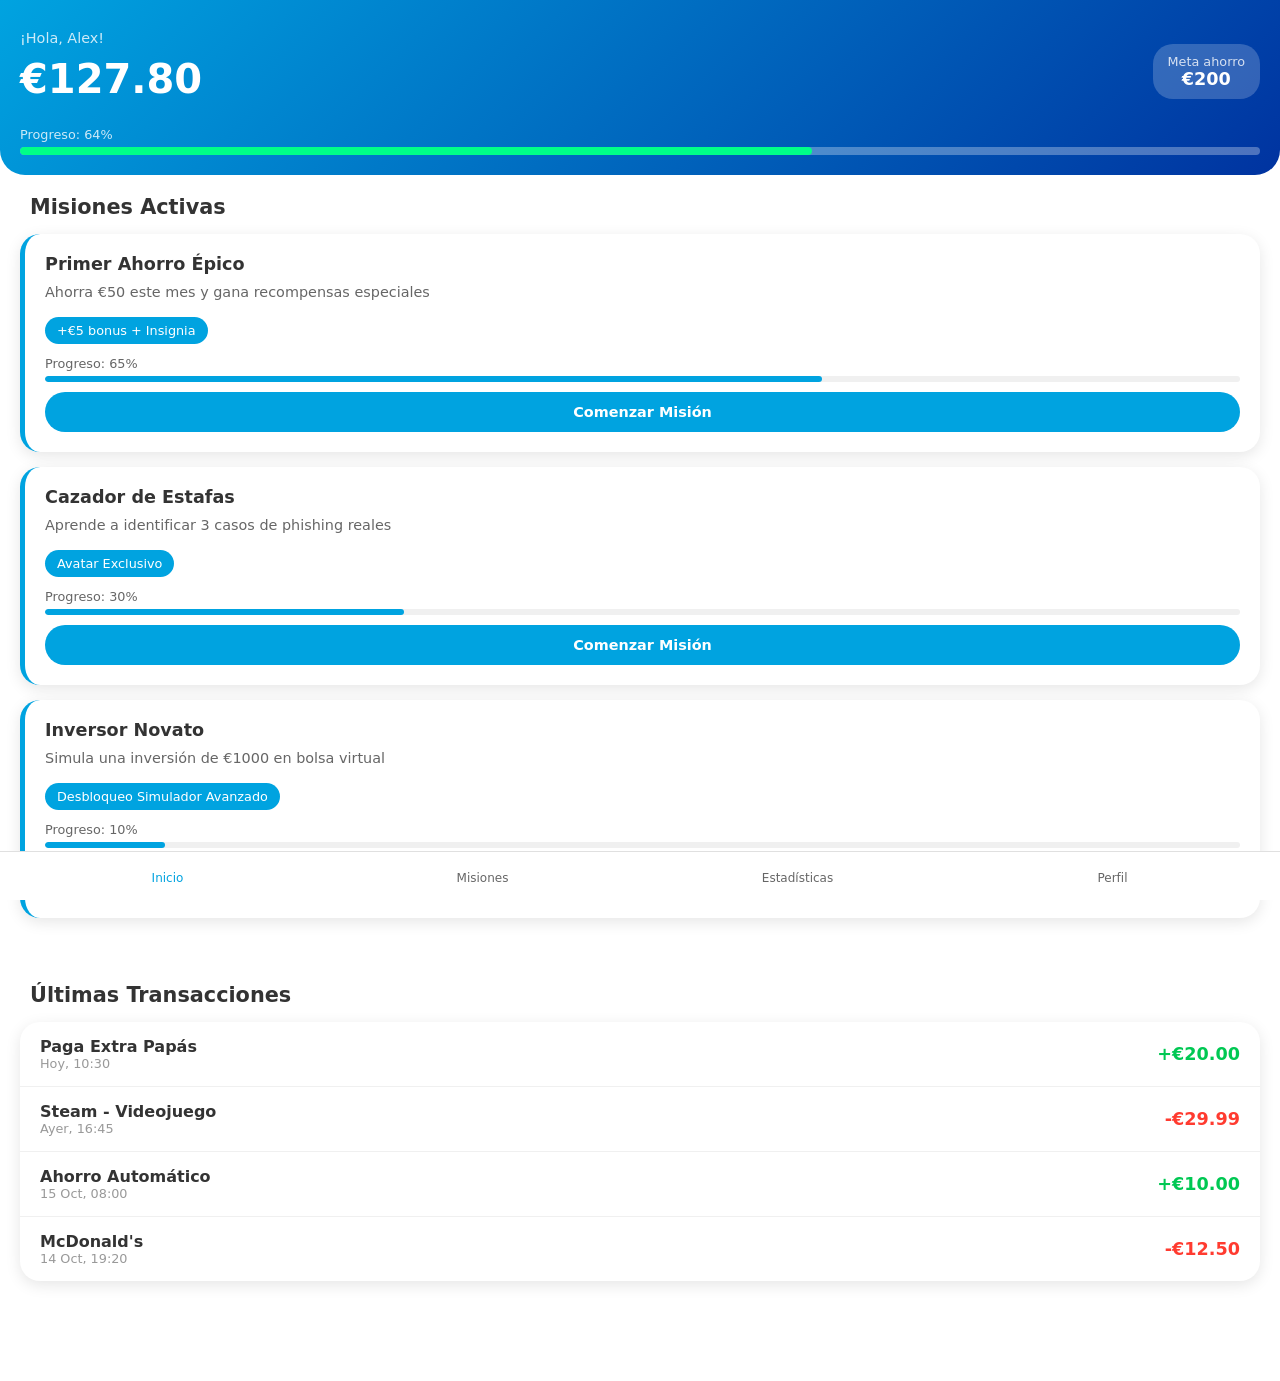
==== index.html @ cdd9dcec "Reemplazar emojis por iconos modernos de Flaticon - Añadir librería Flaticon uicons v2.6.0 (regular-" ====
<!DOCTYPE html>
<html lang="es">
<head>
    <meta charset="UTF-8">
    <meta name="viewport" content="width=device-width, initial-scale=1.0">
    <meta name="apple-mobile-web-app-capable" content="yes">
    <meta name="apple-mobile-web-app-status-bar-style" content="black-translucent">
    <link rel="icon" type="image/x-icon" href="src/assets/favicon.ico">
    <title>Sabadell NEXT - Demo App</title>
    <link rel="stylesheet" href="src/css/main.css">
    <link rel='stylesheet' href='https://cdn-uicons.flaticon.com/2.6.0/uicons-regular-rounded/css/uicons-regular-rounded.css'>
</head>
<body>
    <div class="pantalla">
        <!-- Contenido de la App -->
        <div class="contenido-app">
            <!-- Encabezado -->
            <div class="encabezado-app">
                <div class="info-usuario">
                    <div>
                        <div class="texto-bienvenida">¡Hola, Alex! <i class="fi fi-rr-hand-wave"></i></div>
                        <div class="cantidad-saldo" id="saldo">€127.80</div>
                    </div>
                    <div class="meta-ahorro">
                        <div class="texto-meta">Meta ahorro</div>
                        <div class="cantidad-meta">€200</div>
                    </div>
                </div>
                <div class="progreso-ahorro">
                    <div class="texto-progreso">Progreso: <span id="texto-progreso">65%</span></div>
                    <div class="barra-progreso">
                        <div class="relleno-progreso" id="relleno-progreso"></div>
                    </div>
                </div>
            </div>

            <!-- Misiones -->
            <div class="seccion">
                <div class="titulo-seccion"><i class="fi fi-rr-target"></i> Misiones Activas</div>
                <div class="cuadricula-misiones" id="contenedor-misiones">
                    <!-- Las misiones se cargan con JavaScript -->
                </div>
            </div>

            <!-- Transacciones -->
            <div class="seccion">
                <div class="titulo-seccion"><i class="fi fi-rr-chart-histogram"></i> Últimas Transacciones</div>
                <div class="lista-transacciones" id="contenedor-transacciones">
                    <!-- Las transacciones se cargan con JavaScript -->
                </div>
            </div>
        </div>

        <!-- Navegación Inferior -->
        <div class="navegacion-inferior">
            <div class="elemento-nav activo" data-pagina="inicio">
                <div class="icono-nav"><i class="fi fi-rr-home"></i></div>
                <div>Inicio</div>
            </div>
            <div class="elemento-nav" data-pagina="misiones">
                <div class="icono-nav"><i class="fi fi-rr-gamepad"></i></div>
                <div>Misiones</div>
            </div>
            <div class="elemento-nav" data-pagina="estadisticas">
                <div class="icono-nav"><i class="fi fi-rr-chart-histogram"></i></div>
                <div>Estadísticas</div>
            </div>
            <div class="elemento-nav" data-pagina="perfil">
                <div class="icono-nav"><i class="fi fi-rr-user"></i></div>
                <div>Perfil</div>
            </div>
        </div>
    </div>

    <script type="module" src="src/js/main.js"></script>
</body>
</html>
---- src/css/main.css ----
/**
 * CSS Principal - Importa todos los módulos
 */

/* Base */
@import 'base/variables.css';
@import 'base/reset.css';

/* Layout */
@import 'layout/header.css';
@import 'layout/navigation.css';

/* Componentes */
@import 'components/buttons.css';
@import 'components/missions.css';
@import 'components/transactions.css';

/* Contenedor principal */
.pantalla {
    width: 100%;
    min-height: 100vh;
    display: flex;
    flex-direction: column;
    position: relative;
    background: var(--color-fondo-blanco);
}

.contenido-app {
    flex: 1;
    overflow-y: auto;
    padding-bottom: 80px;
}

/* Secciones */
.seccion {
    padding: var(--espaciado-lg);
}

.titulo-seccion {
    font-size: var(--font-size-lg);
    font-weight: 600;
    margin-bottom: var(--espaciado-md);
    color: var(--color-texto-principal);
    display: flex;
    align-items: center;
    gap: var(--espaciado-sm);
}

/* Animaciones */
@keyframes aparecer {
    from {
        opacity: 0;
        transform: translateY(20px);
    }
    to {
        opacity: 1;
        transform: translateY(0);
    }
}

/* Responsive */
@media (max-width: 768px) {
    /* Estilos responsive móvil */
}

@media (min-width: 769px) {
    /* Estilos responsive desktop */
}
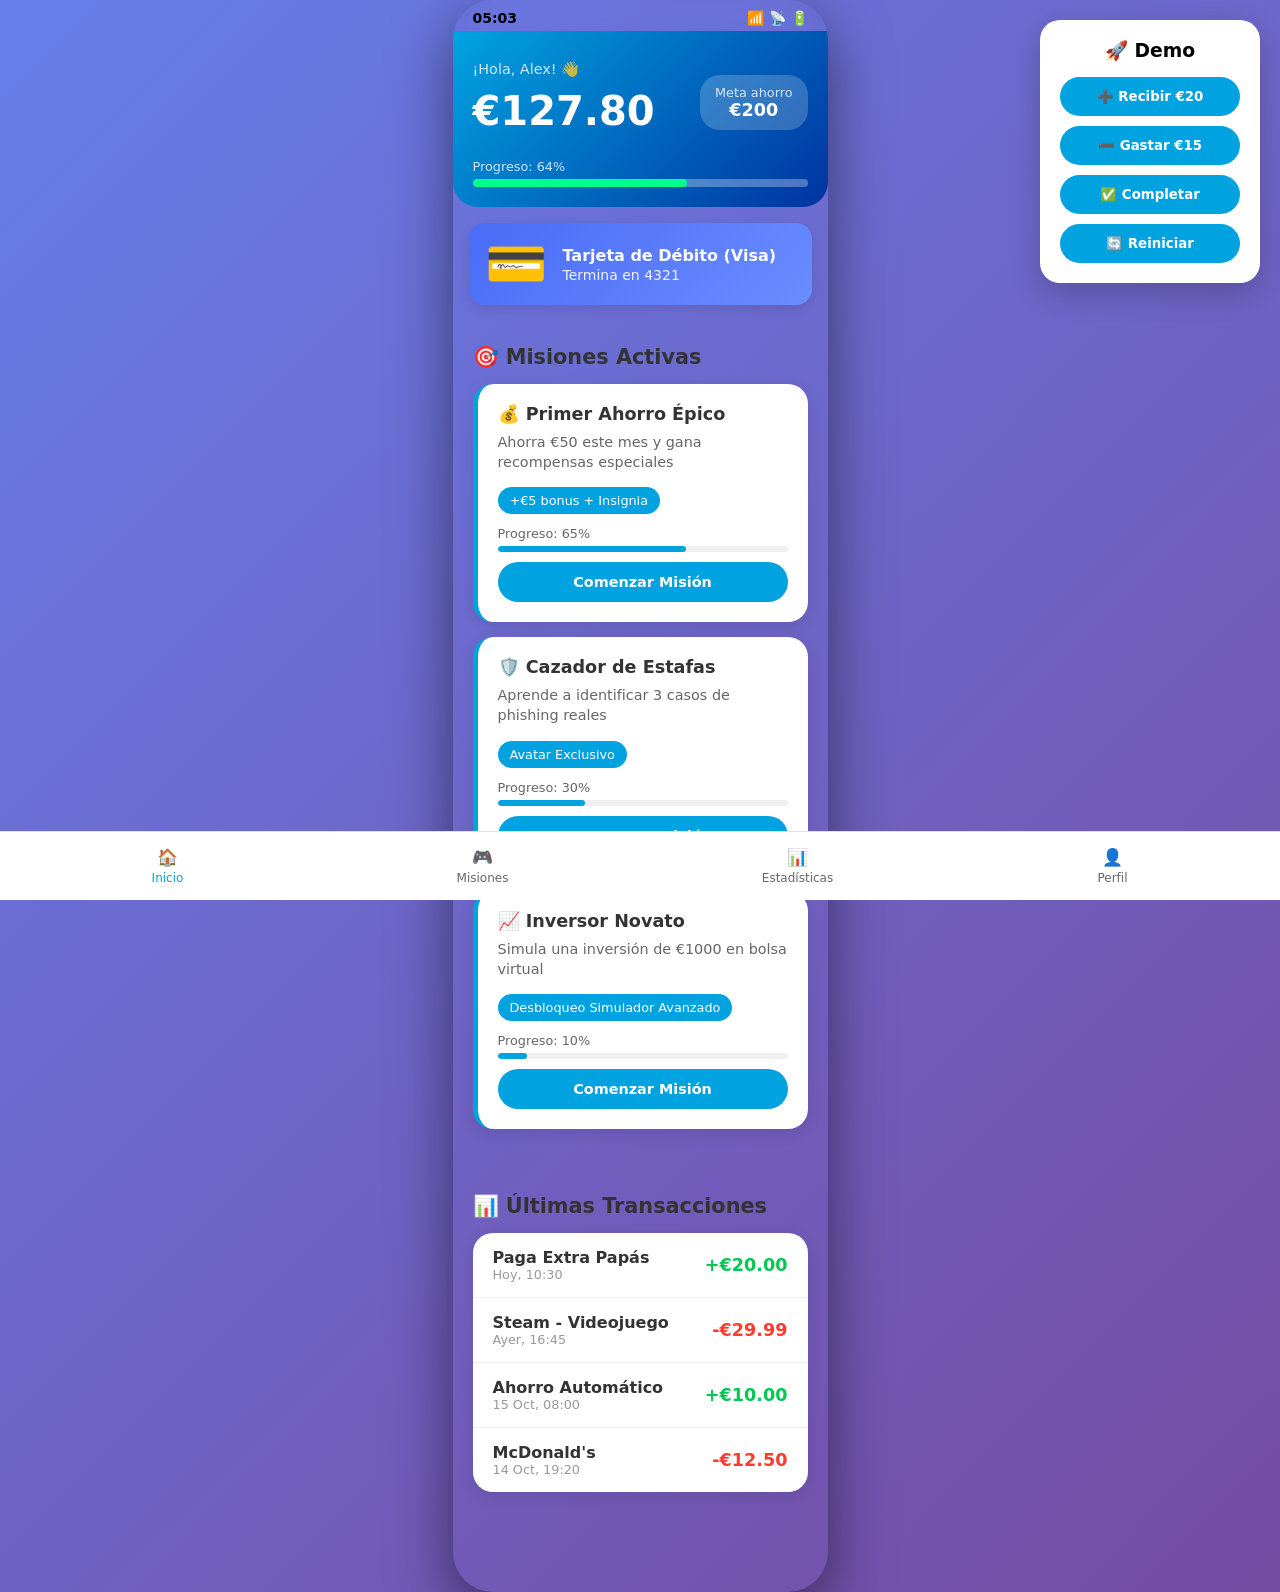
==== commit 55e6b603: "implementado el boton ver historial completamente funcional" ====
--- a/index.html
+++ b/index.html
@@ -2,23 +2,31 @@
 <html lang="es">
 <head>
     <meta charset="UTF-8">
-    <meta name="viewport" content="width=device-width, initial-scale=1.0">
+    <meta name="viewport" content="width=device-width, initial-scale=1.0, maximum-scale=1.0, user-scalable=no">
     <meta name="apple-mobile-web-app-capable" content="yes">
     <meta name="apple-mobile-web-app-status-bar-style" content="black-translucent">
-    <link rel="icon" type="image/x-icon" href="src/assets/favicon.ico">
-    <title>Sabadell NEXT - Demo App</title>
-    <link rel="stylesheet" href="src/css/main.css">
-    <link rel='stylesheet' href='https://cdn-uicons.flaticon.com/2.6.0/uicons-regular-rounded/css/uicons-regular-rounded.css'>
+    <title>Sabadell NEXT</title>
+    <link rel="stylesheet" href="src/css/styles.css">
 </head>
 <body>
     <div class="pantalla">
+        <!-- Barra de estado -->
+        <div class="barra-estado">
+            <div class="hora-actual" id="hora-actual">14:30</div>
+            <div class="iconos-estado">
+                <span>📶</span>
+                <span>📡</span>
+                <span>🔋</span>
+            </div>
+        </div>
+
         <!-- Contenido de la App -->
         <div class="contenido-app">
             <!-- Encabezado -->
             <div class="encabezado-app">
                 <div class="info-usuario">
                     <div>
-                        <div class="texto-bienvenida">¡Hola, Alex! <i class="fi fi-rr-hand-wave"></i></div>
+                        <div class="texto-bienvenida">¡Hola, Alex! 👋</div>
                         <div class="cantidad-saldo" id="saldo">€127.80</div>
                     </div>
                     <div class="meta-ahorro">
@@ -34,9 +42,58 @@
                 </div>
             </div>
 
+            <!-- Banner de Tarjeta -->
+            <div class="banner-tarjeta" id="banner-tarjeta">
+                <div class="info-tarjeta">
+                    <div class="icono-tarjeta">💳</div>
+                    <div class="detalles-tarjeta">
+                        <div class="nombre-tarjeta" id="nombre-tarjeta">—</div>
+                        <div class="termina-en" id="termina-en">Termina en ****</div>
+                    </div>
+                </div>
+            </div>
+
+            <!-- Sección de Tarjetas (oculta al inicio) -->
+            <div class="seccion-tarjetas" id="seccion-tarjetas" style="display: none;">
+                <div class="encabezado-seccion">
+                    <button class="boton-volver" id="boton-volver-tarjetas">←</button>
+                    <h2 class="titulo-seccion-tarjetas">Mis Tarjetas</h2>
+                </div>
+
+                <div class="tarjeta-detalle">
+                    <div class="tarjeta-bancaria">
+                        <div class="tarjeta-logo">Visa</div>
+                        <div class="tarjeta-numero">**** **** **** <span id="ultimos-digitos-tarjeta">4321</span></div>
+                        <div class="tarjeta-info">
+                            <div class="tarjeta-titular">ALEX MARTÍNEZ</div>
+                            <div class="tarjeta-vencimiento">Vence: <span>12/27</span></div>
+                        </div>
+                        <div class="tarjeta-chip"></div>
+                    </div>
+
+                    <div class="acciones-tarjeta">
+                        <button class="boton-accion" id="bloquear-tarjeta">🔒 Bloquear Tarjeta</button>
+                        <button class="boton-accion" id="desbloquear-tarjeta" style="display: none;">🔓 Desbloquear Tarjeta</button>
+                        <button class="boton-accion" id="historial-tarjeta">📊 Ver Historial</button>
+                        <button class="boton-accion" id="limites-tarjeta">📈 Límites y Pagos</button>
+                    </div>
+                </div>
+
+                
+            </div>
+
+            <!-- Historial de transacciones (oculto por defecto) -->
+            <div class="historial-tarjeta" id="historial-tarjeta-contenedor" style="display: none; margin-top: 24px;">
+                <h3 class="titulo-historial">Historial de la Tarjeta</h3>
+                <div class="lista-historial" id="lista-historial-tarjeta">
+                    <!-- Las transacciones se cargarán aquí -->
+                </div>
+                <button class="boton-volver-historial" id="boton-volver-historial">← Volver a Tarjeta</button>
+            </div>
+
             <!-- Misiones -->
             <div class="seccion">
-                <div class="titulo-seccion"><i class="fi fi-rr-target"></i> Misiones Activas</div>
+                <div class="titulo-seccion">🎯 Misiones Activas</div>
                 <div class="cuadricula-misiones" id="contenedor-misiones">
                     <!-- Las misiones se cargan con JavaScript -->
                 </div>
@@ -44,7 +101,7 @@
 
             <!-- Transacciones -->
             <div class="seccion">
-                <div class="titulo-seccion"><i class="fi fi-rr-chart-histogram"></i> Últimas Transacciones</div>
+                <div class="titulo-seccion">📊 Últimas Transacciones</div>
                 <div class="lista-transacciones" id="contenedor-transacciones">
                     <!-- Las transacciones se cargan con JavaScript -->
                 </div>
@@ -54,24 +111,35 @@
         <!-- Navegación Inferior -->
         <div class="navegacion-inferior">
             <div class="elemento-nav activo" data-pagina="inicio">
-                <div class="icono-nav"><i class="fi fi-rr-home"></i></div>
+                <div class="icono-nav">🏠</div>
                 <div>Inicio</div>
             </div>
             <div class="elemento-nav" data-pagina="misiones">
-                <div class="icono-nav"><i class="fi fi-rr-gamepad"></i></div>
+                <div class="icono-nav">🎮</div>
                 <div>Misiones</div>
             </div>
             <div class="elemento-nav" data-pagina="estadisticas">
-                <div class="icono-nav"><i class="fi fi-rr-chart-histogram"></i></div>
+                <div class="icono-nav">📊</div>
                 <div>Estadísticas</div>
             </div>
             <div class="elemento-nav" data-pagina="perfil">
-                <div class="icono-nav"><i class="fi fi-rr-user"></i></div>
+                <div class="icono-nav">👤</div>
                 <div>Perfil</div>
             </div>
         </div>
     </div>
 
-    <script type="module" src="src/js/main.js"></script>
+    <!-- CONTROLES EXTERNOS (solo visible en desktop) -->
+    <div class="controles-externos">
+        <h3>🚀 Demo</h3>
+        <div class="botones-control">
+            <button class="boton-control" id="añadir-dinero">➕ Recibir €20</button>
+            <button class="boton-control" id="gastar-dinero">➖ Gastar €15</button>
+            <button class="boton-control" id="completar-mision">✅ Completar</button>
+            <button class="boton-control" id="reiniciar-demo">🔄 Reiniciar</button>
+        </div>
+    </div>
+
+    <script src="src/js/app.js"></script>
 </body>
 </html>
--- a/src/css/styles.css
+++ b/src/css/styles.css
@@ -0,0 +1,644 @@
+/* ESTILOS GENERALES */
+* {
+    margin: 0;
+    padding: 0;
+    box-sizing: border-box;
+    font-family: 'Segoe UI', system-ui, -apple-system, sans-serif;
+}
+
+body {
+    background: linear-gradient(135deg, #f5f7fa 0%, #c3cfe2 100%);
+    min-height: 100vh;
+    overflow-x: hidden;
+}
+
+/* PANTALLA PRINCIPAL */
+.pantalla {
+    width: 100%;
+    min-height: 100vh;
+    display: flex;
+    flex-direction: column;
+    position: relative;
+}
+
+/* BARRA DE ESTADO */
+.barra-estado {
+    background: transparent;
+    padding: 10px 20px 5px;
+    display: flex;
+    justify-content: space-between;
+    align-items: center;
+    font-size: 14px;
+    font-weight: 600;
+    color: #000;
+    position: sticky;
+    top: 0;
+    z-index: 100;
+    backdrop-filter: blur(10px);
+}
+
+.hora-actual {
+    font-weight: bold;
+}
+
+.iconos-estado {
+    display: flex;
+    gap: 5px;
+}
+
+/* CONTENIDO DE LA APP */
+.contenido-app {
+    flex: 1;
+    overflow-y: auto;
+    padding-bottom: 80px;
+}
+
+/* ENCABEZADO DE LA APP */
+.encabezado-app {
+    background: linear-gradient(135deg, #00A3E0, #0033A0);
+    color: white;
+    padding: 30px 20px 20px;
+    border-bottom-left-radius: 25px;
+    border-bottom-right-radius: 25px;
+}
+
+.info-usuario {
+    display: flex;
+    justify-content: space-between;
+    align-items: center;
+    margin-bottom: 15px;
+}
+
+.texto-bienvenida {
+    font-size: 0.9em;
+    opacity: 0.8;
+}
+
+.cantidad-saldo {
+    font-size: 2.5em;
+    font-weight: bold;
+    margin: 10px 0;
+    transition: transform 0.3s ease;
+}
+
+.meta-ahorro {
+    background: rgba(255,255,255,0.2);
+    padding: 10px 15px;
+    border-radius: 20px;
+    text-align: center;
+}
+
+.texto-meta {
+    font-size: 0.8em;
+    opacity: 0.8;
+}
+
+.cantidad-meta {
+    font-weight: bold;
+    font-size: 1.1em;
+}
+
+/* PROGRESO DE AHORRO */
+.progreso-ahorro {
+    margin-top: 15px;
+}
+
+.texto-progreso {
+    font-size: 0.8em;
+    margin-bottom: 5px;
+    opacity: 0.8;
+}
+
+.barra-progreso {
+    background: rgba(255,255,255,0.3);
+    border-radius: 10px;
+    height: 8px;
+    margin-top: 5px;
+    overflow: hidden;
+}
+
+.relleno-progreso {
+    background: #00FF88;
+    height: 100%;
+    border-radius: 10px;
+    width: 65%;
+    transition: width 0.5s ease;
+}
+
+/* SECCIONES */
+.seccion {
+    padding: 20px;
+}
+
+.titulo-seccion {
+    font-size: 1.3em;
+    font-weight: 600;
+    margin-bottom: 15px;
+    color: #333;
+    display: flex;
+    align-items: center;
+    gap: 10px;
+}
+
+/* CUADRÍCULA DE MISIONES */
+.cuadricula-misiones {
+    display: grid;
+    gap: 15px;
+    margin-bottom: 25px;
+}
+
+.tarjeta-mision {
+    background: white;
+    border-radius: 20px;
+    padding: 20px;
+    box-shadow: 0 4px 15px rgba(0,0,0,0.1);
+    border-left: 5px solid #00A3E0;
+    transition: all 0.3s ease;
+}
+
+.tarjeta-mision:active {
+    transform: scale(0.98);
+}
+
+.titulo-mision {
+    font-weight: bold;
+    font-size: 1.1em;
+    margin-bottom: 8px;
+    color: #333;
+}
+
+.descripcion-mision {
+    color: #666;
+    font-size: 0.9em;
+    margin-bottom: 15px;
+    line-height: 1.4;
+}
+
+.recompensa-mision {
+    background: #00A3E0;
+    color: white;
+    padding: 6px 12px;
+    border-radius: 15px;
+    font-size: 0.8em;
+    display: inline-block;
+    margin-bottom: 12px;
+}
+
+.progreso-mision {
+    margin-bottom: 10px;
+}
+
+.texto-progreso-mision {
+    font-size: 0.8em;
+    color: #666;
+    margin-bottom: 5px;
+}
+
+.barra-progreso-mision {
+    background: #f0f0f0;
+    border-radius: 10px;
+    height: 6px;
+    overflow: hidden;
+}
+
+.relleno-progreso-mision {
+    background: #00A3E0;
+    height: 100%;
+    border-radius: 10px;
+    transition: width 0.5s ease;
+}
+
+/* BOTONES */
+.boton {
+    border: none;
+    padding: 12px 20px;
+    border-radius: 25px;
+    font-weight: bold;
+    cursor: pointer;
+    transition: all 0.3s ease;
+    width: 100%;
+    font-size: 0.9em;
+}
+
+.boton-principal {
+    background: #00A3E0;
+    color: white;
+}
+
+.boton-principal:active {
+    background: #0088c0;
+    transform: scale(0.98);
+}
+
+.boton-exito {
+    background: #00C853;
+    color: white;
+}
+
+.boton:disabled {
+    background: #ccc;
+    cursor: not-allowed;
+    transform: none;
+}
+
+/* LISTA DE TRANSACCIONES */
+.lista-transacciones {
+    background: white;
+    border-radius: 20px;
+    overflow: hidden;
+    box-shadow: 0 4px 15px rgba(0,0,0,0.1);
+}
+
+.elemento-transaccion {
+    display: flex;
+    justify-content: space-between;
+    align-items: center;
+    padding: 15px 20px;
+    border-bottom: 1px solid #f0f0f0;
+}
+
+.elemento-transaccion:last-child {
+    border-bottom: none;
+}
+
+.info-transaccion {
+    flex: 1;
+}
+
+.nombre-transaccion {
+    font-weight: 600;
+    color: #333;
+}
+
+.fecha-transaccion {
+    font-size: 0.8em;
+    color: #999;
+}
+
+.cantidad-transaccion {
+    font-weight: bold;
+    font-size: 1.1em;
+}
+
+.positivo {
+    color: #00C853;
+}
+
+.negativo {
+    color: #FF3B30;
+}
+
+/* NAVEGACIÓN INFERIOR */
+.navegacion-inferior {
+    display: flex;
+    justify-content: space-around;
+    padding: 15px 10px;
+    background: white;
+    border-top: 1px solid #e0e0e0;
+    position: fixed;
+    bottom: 0;
+    left: 0;
+    right: 0;
+    z-index: 200;
+}
+
+.elemento-nav {
+    text-align: center;
+    color: #666;
+    font-size: 0.75em;
+    cursor: pointer;
+    transition: color 0.3s ease;
+    flex: 1;
+}
+
+.elemento-nav.activo {
+    color: #00A3E0;
+}
+
+.icono-nav {
+    font-size: 1.4em;
+    margin-bottom: 4px;
+}
+
+/* CONTROLES EXTERNOS - Solo visible en desktop */
+.controles-externos {
+    position: fixed;
+    top: 20px;
+    right: 20px;
+    background: white;
+    padding: 20px;
+    border-radius: 20px;
+    box-shadow: 0 10px 30px rgba(0,0,0,0.2);
+    text-align: center;
+    z-index: 1000;
+}
+
+.botones-control {
+    display: flex;
+    flex-direction: column;
+    gap: 10px;
+    margin-top: 15px;
+}
+
+.boton-control {
+    background: #00A3E0;
+    color: white;
+    border: none;
+    padding: 12px 20px;
+    border-radius: 25px;
+    font-weight: bold;
+    cursor: pointer;
+    transition: all 0.3s ease;
+    min-width: 180px;
+}
+
+.boton-control:hover {
+    background: #0088c0;
+    transform: scale(1.05);
+}
+
+/* jaime tarejtas
+/* --- Banner de Tarjeta (en la vista principal) --- */
+.banner-tarjeta {
+    background: linear-gradient(135deg, #4a6cf7, #6a8cff);
+    color: white;
+    border-radius: 16px;
+    padding: 16px;
+    margin: 16px 16px 20px;
+    box-shadow: 0 4px 12px rgba(0, 0, 0, 0.1);
+    cursor: pointer;
+    transition: transform 0.2s, box-shadow 0.2s;
+}
+
+.banner-tarjeta:hover,
+.banner-tarjeta:active {
+    transform: translateY(-2px);
+    box-shadow: 0 6px 16px rgba(0, 0, 0, 0.15);
+}
+
+.info-tarjeta {
+    display: flex;
+    align-items: center;
+    gap: 16px;
+}
+
+.icono-tarjeta {
+    font-size: 50px;
+    line-height: 1; /* Elimina el espacio extra debajo del emoji */
+}
+
+.detalles-tarjeta .nombre-tarjeta {
+    font-size: 16px;
+    font-weight: 600;
+    margin-bottom: 2px;
+}
+
+.detalles-tarjeta .termina-en {
+    font-size: 14px;
+    opacity: 0.9;
+}
+
+
+/* --- Sección de Tarjetas (vista detallada) --- */
+.seccion-tarjetas {
+    padding: 16px;
+    display: none; /* Se controla con JS */
+}
+
+.encabezado-seccion {
+    display: flex;
+    align-items: center;
+    margin-bottom: 24px;
+}
+
+.boton-volver {
+    background: none;
+    border: none;
+    font-size: 24px;
+    cursor: pointer;
+    color: #333;
+    margin-right: 12px;
+    width: 36px;
+    height: 36px;
+    display: flex;
+    align-items: center;
+    justify-content: center;
+    border-radius: 50%;
+}
+
+.boton-volver:hover {
+    background: #f0f0f0;
+}
+
+.titulo-seccion-tarjetas {
+    font-size: 20px;
+    font-weight: 600;
+    margin: 0;
+    color: #333;
+}
+
+
+/* --- Tarjeta bancaria visual --- */
+.tarjeta-bancaria {
+    position: relative;
+    width: 100%;
+    max-width: 360px;
+    height: 200px;
+    background: linear-gradient(135deg, #1a3a7f, #2d5cb5);
+    border-radius: 20px;
+    padding: 24px;
+    color: white;
+    box-shadow: 0 8px 24px rgba(0, 0, 0, 0.25);
+    margin: 0 auto 24px;
+    overflow: hidden;
+    font-family: 'Arial', sans-serif;
+}
+
+.tarjeta-logo {
+    font-size: 32px;
+    margin-bottom: 24px;
+    text-align: right;
+}
+
+.tarjeta-numero {
+    font-size: 20px;
+    letter-spacing: 2px;
+    margin-bottom: 28px;
+    font-family: monospace;
+}
+
+.tarjeta-info {
+    display: flex;
+    justify-content: space-between;
+    align-items: flex-end;
+}
+
+.tarjeta-titular {
+    font-size: 16px;
+    text-transform: uppercase;
+    letter-spacing: 1px;
+}
+
+.tarjeta-vencimiento {
+    font-size: 14px;
+    opacity: 0.9;
+}
+
+.tarjeta-chip {
+    position: absolute;
+    top: 24px;
+    left: 24px;
+    width: 50px;
+    height: 40px;
+    background: #c0a062;
+    border-radius: 4px;
+    box-shadow: inset 0 0 4px rgba(0,0,0,0.3);
+}
+
+
+/* --- Acciones bajo la tarjeta --- */
+.acciones-tarjeta {
+    display: flex;
+    flex-direction: column;
+    gap: 12px;
+    max-width: 360px;
+    margin: 0 auto;
+}
+
+.boton-accion {
+    background: #f8f9ff;
+    border: 1px solid #d0d9ff;
+    border-radius: 14px;
+    padding: 16px;
+    font-size: 16px;
+    font-weight: 600;
+    color: #4a6cf7;
+    cursor: pointer;
+    text-align: left;
+    transition: all 0.2s;
+}
+
+.boton-accion:hover {
+    background: #edf0ff;
+    transform: translateY(-1px);
+}
+
+/* Responsive para móviles pequeños */
+@media (max-width: 400px) {
+    .tarjeta-bancaria {
+        height: auto;
+        padding: 20px;
+    }
+
+    .tarjeta-numero {
+        font-size: 20px;
+    }
+}
+
+/* --- Historial de Tarjeta --- */
+.titulo-historial {
+    font-size: 18px;
+    font-weight: 600;
+    margin-bottom: 16px;
+    color: #333;
+}
+
+.lista-historial {
+    background: white;
+    border-radius: 16px;
+    padding: 16px;
+    box-shadow: 0 2px 8px rgba(0,0,0,0.08);
+    max-height: 300px;
+    overflow-y: auto;
+}
+
+.elemento-historial {
+    display: flex;
+    justify-content: space-between;
+    padding: 12px 0;
+    border-bottom: 1px solid #f0f0f0;
+}
+
+.elemento-historial:last-child {
+    border-bottom: none;
+}
+
+.nombre-historial {
+    font-size: 15px;
+    color: #333;
+}
+
+.fecha-historial {
+    font-size: 13px;
+    color: #888;
+}
+
+.cantidad-historial.positivo {
+    color: #2e7d32;
+    font-weight: 600;
+}
+
+.cantidad-historial.negativo {
+    color: #d32f2f;
+    font-weight: 600;
+}
+
+.boton-volver-historial {
+    background: none;
+    border: none;
+    color: #4a6cf7;
+    font-size: 15px;
+    margin-top: 16px;
+    cursor: pointer;
+    display: flex;
+    align-items: center;
+    gap: 6px;
+}
+
+.boton-volver-historial:hover {
+    text-decoration: underline;
+}
+
+
+/* EFECTOS DE ANIMACIÓN */
+@keyframes aparecer {
+    from {
+        opacity: 0;
+        transform: translateY(20px);
+    }
+    to {
+        opacity: 1;
+        transform: translateY(0);
+    }
+}
+
+.tarjeta-mision {
+    animation: aparecer 0.5s ease-out;
+}
+
+.elemento-transaccion {
+    animation: aparecer 0.3s ease-out;
+}
+
+/* RESPONSIVE */
+@media (max-width: 768px) {
+    .controles-externos {
+        display: none;
+    }
+}
+
+@media (min-width: 769px) {
+    body {
+        background: linear-gradient(135deg, #667eea 0%, #764ba2 100%);
+        display: flex;
+        justify-content: center;
+        align-items: center;
+    }
+
+    .pantalla {
+        max-width: 375px;
+        border-radius: 40px;
+        box-shadow: 0 20px 60px rgba(0,0,0,0.5);
+        overflow: hidden;
+    }
+}
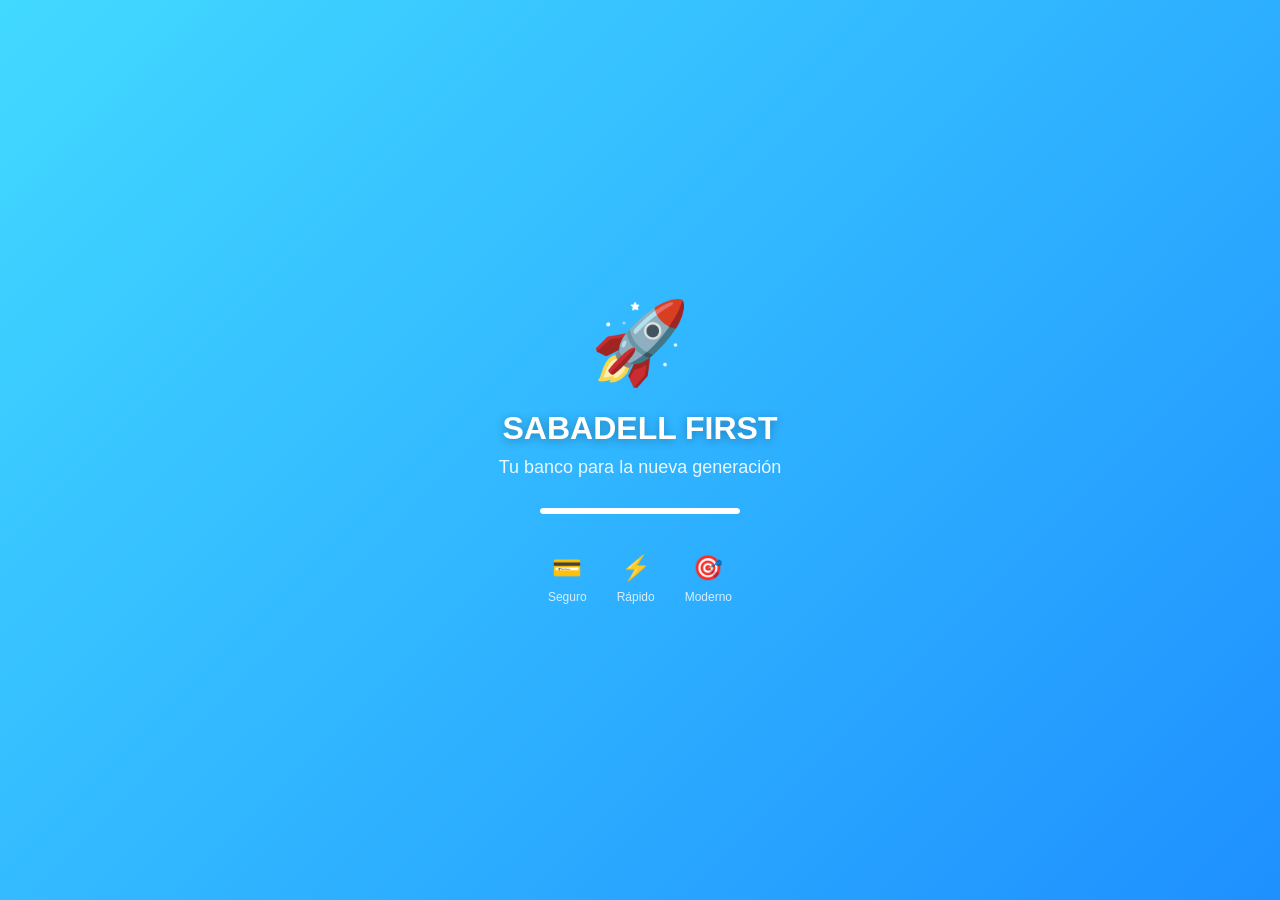
==== commit 7886d436: "Implementado Touch&Share, implementado login, implementada pantalla de carga inicial, Actualizada la" ====
--- a/index.html
+++ b/index.html
@@ -2,144 +2,36 @@
 <html lang="es">
 <head>
     <meta charset="UTF-8">
-    <meta name="viewport" content="width=device-width, initial-scale=1.0, maximum-scale=1.0, user-scalable=no">
-    <meta name="apple-mobile-web-app-capable" content="yes">
-    <meta name="apple-mobile-web-app-status-bar-style" content="black-translucent">
-    <title>Sabadell NEXT</title>
-    <link rel="stylesheet" href="src/css/styles.css">
+    <meta name="viewport" content="width=device-width, initial-scale=1.0">
+    <title>Sabadell First</title>
+    <link rel="stylesheet" href="styles.css">
 </head>
 <body>
-    <div class="pantalla">
-        <!-- Barra de estado -->
-        <div class="barra-estado">
-            <div class="hora-actual" id="hora-actual">14:30</div>
-            <div class="iconos-estado">
-                <span>📶</span>
-                <span>📡</span>
-                <span>🔋</span>
-            </div>
+    <div class="splash-container">
+        <div class="splash-logo">🚀</div>
+        <h1 class="splash-title">SABADELL FIRST</h1>
+        <p class="splash-subtitle">Tu banco para la nueva generación</p>
+        
+        <div class="loading-bar">
+            <div class="loading-progress"></div>
         </div>
 
-        <!-- Contenido de la App -->
-        <div class="contenido-app">
-            <!-- Encabezado -->
-            <div class="encabezado-app">
-                <div class="info-usuario">
-                    <div>
-                        <div class="texto-bienvenida">¡Hola, Alex! 👋</div>
-                        <div class="cantidad-saldo" id="saldo">€127.80</div>
-                    </div>
-                    <div class="meta-ahorro">
-                        <div class="texto-meta">Meta ahorro</div>
-                        <div class="cantidad-meta">€200</div>
-                    </div>
-                </div>
-                <div class="progreso-ahorro">
-                    <div class="texto-progreso">Progreso: <span id="texto-progreso">65%</span></div>
-                    <div class="barra-progreso">
-                        <div class="relleno-progreso" id="relleno-progreso"></div>
-                    </div>
-                </div>
+        <div class="splash-features">
+            <div class="feature">
+                <div class="feature-icon">💳</div>
+                <div class="feature-text">Seguro</div>
             </div>
-
-            <!-- Banner de Tarjeta -->
-            <div class="banner-tarjeta" id="banner-tarjeta">
-                <div class="info-tarjeta">
-                    <div class="icono-tarjeta">💳</div>
-                    <div class="detalles-tarjeta">
-                        <div class="nombre-tarjeta" id="nombre-tarjeta">—</div>
-                        <div class="termina-en" id="termina-en">Termina en ****</div>
-                    </div>
-                </div>
+            <div class="feature">
+                <div class="feature-icon">⚡</div>
+                <div class="feature-text">Rápido</div>
             </div>
-
-            <!-- Sección de Tarjetas (oculta al inicio) -->
-            <div class="seccion-tarjetas" id="seccion-tarjetas" style="display: none;">
-                <div class="encabezado-seccion">
-                    <button class="boton-volver" id="boton-volver-tarjetas">←</button>
-                    <h2 class="titulo-seccion-tarjetas">Mis Tarjetas</h2>
-                </div>
-
-                <div class="tarjeta-detalle">
-                    <div class="tarjeta-bancaria">
-                        <div class="tarjeta-logo">Visa</div>
-                        <div class="tarjeta-numero">**** **** **** <span id="ultimos-digitos-tarjeta">4321</span></div>
-                        <div class="tarjeta-info">
-                            <div class="tarjeta-titular">ALEX MARTÍNEZ</div>
-                            <div class="tarjeta-vencimiento">Vence: <span>12/27</span></div>
-                        </div>
-                        <div class="tarjeta-chip"></div>
-                    </div>
-
-                    <div class="acciones-tarjeta">
-                        <button class="boton-accion" id="bloquear-tarjeta">🔒 Bloquear Tarjeta</button>
-                        <button class="boton-accion" id="desbloquear-tarjeta" style="display: none;">🔓 Desbloquear Tarjeta</button>
-                        <button class="boton-accion" id="historial-tarjeta">📊 Ver Historial</button>
-                        <button class="boton-accion" id="limites-tarjeta">📈 Límites y Pagos</button>
-                    </div>
-                </div>
-
-                
-            </div>
-
-            <!-- Historial de transacciones (oculto por defecto) -->
-            <div class="historial-tarjeta" id="historial-tarjeta-contenedor" style="display: none; margin-top: 24px;">
-                <h3 class="titulo-historial">Historial de la Tarjeta</h3>
-                <div class="lista-historial" id="lista-historial-tarjeta">
-                    <!-- Las transacciones se cargarán aquí -->
-                </div>
-                <button class="boton-volver-historial" id="boton-volver-historial">← Volver a Tarjeta</button>
-            </div>
-
-            <!-- Misiones -->
-            <div class="seccion">
-                <div class="titulo-seccion">🎯 Misiones Activas</div>
-                <div class="cuadricula-misiones" id="contenedor-misiones">
-                    <!-- Las misiones se cargan con JavaScript -->
-                </div>
-            </div>
-
-            <!-- Transacciones -->
-            <div class="seccion">
-                <div class="titulo-seccion">📊 Últimas Transacciones</div>
-                <div class="lista-transacciones" id="contenedor-transacciones">
-                    <!-- Las transacciones se cargan con JavaScript -->
-                </div>
-            </div>
-        </div>
-
-        <!-- Navegación Inferior -->
-        <div class="navegacion-inferior">
-            <div class="elemento-nav activo" data-pagina="inicio">
-                <div class="icono-nav">🏠</div>
-                <div>Inicio</div>
-            </div>
-            <div class="elemento-nav" data-pagina="misiones">
-                <div class="icono-nav">🎮</div>
-                <div>Misiones</div>
-            </div>
-            <div class="elemento-nav" data-pagina="estadisticas">
-                <div class="icono-nav">📊</div>
-                <div>Estadísticas</div>
-            </div>
-            <div class="elemento-nav" data-pagina="perfil">
-                <div class="icono-nav">👤</div>
-                <div>Perfil</div>
+            <div class="feature">
+                <div class="feature-icon">🎯</div>
+                <div class="feature-text">Moderno</div>
             </div>
         </div>
     </div>
 
-    <!-- CONTROLES EXTERNOS (solo visible en desktop) -->
-    <div class="controles-externos">
-        <h3>🚀 Demo</h3>
-        <div class="botones-control">
-            <button class="boton-control" id="añadir-dinero">➕ Recibir €20</button>
-            <button class="boton-control" id="gastar-dinero">➖ Gastar €15</button>
-            <button class="boton-control" id="completar-mision">✅ Completar</button>
-            <button class="boton-control" id="reiniciar-demo">🔄 Reiniciar</button>
-        </div>
-    </div>
-
-    <script src="src/js/app.js"></script>
+    <script src="app.js"></script>
 </body>
-</html>
+</html>
--- a/styles.css
+++ b/styles.css
@@ -0,0 +1,96 @@
+* {
+    margin: 0;
+    padding: 0;
+    box-sizing: border-box;
+}
+
+body {
+    background: linear-gradient(135deg, #42D9FF 0%, #1E90FF 100%);
+    min-height: 100vh;
+    display: flex;
+    justify-content: center;
+    align-items: center;
+    font-family: 'Arial', sans-serif;
+}
+
+.splash-container {
+    text-align: center;
+    color: white;
+}
+
+.splash-logo {
+    font-size: 80px;
+    margin-bottom: 20px;
+    animation: bounce 2s infinite;
+}
+
+@keyframes bounce {
+    0%, 20%, 50%, 80%, 100% {
+        transform: translateY(0);
+    }
+    40% {
+        transform: translateY(-20px);
+    }
+    60% {
+        transform: translateY(-10px);
+    }
+}
+
+.splash-title {
+    font-size: 32px;
+    font-weight: bold;
+    margin-bottom: 10px;
+    text-shadow: 0 2px 10px rgba(0,0,0,0.3);
+}
+
+.splash-subtitle {
+    font-size: 18px;
+    margin-bottom: 30px;
+    opacity: 0.9;
+}
+
+.loading-bar {
+    width: 200px;
+    height: 6px;
+    background: rgba(255,255,255,0.3);
+    border-radius: 3px;
+    margin: 0 auto;
+    overflow: hidden;
+}
+
+.loading-progress {
+    width: 0%;
+    height: 100%;
+    background: white;
+    border-radius: 3px;
+    animation: loading 3s ease-in-out forwards;
+}
+
+@keyframes loading {
+    0% { width: 0%; }
+    20% { width: 30%; }
+    50% { width: 70%; }
+    80% { width: 90%; }
+    100% { width: 100%; }
+}
+
+.splash-features {
+    margin-top: 40px;
+    display: flex;
+    justify-content: center;
+    gap: 30px;
+}
+
+.feature {
+    text-align: center;
+}
+
+.feature-icon {
+    font-size: 24px;
+    margin-bottom: 8px;
+}
+
+.feature-text {
+    font-size: 12px;
+    opacity: 0.8;
+}
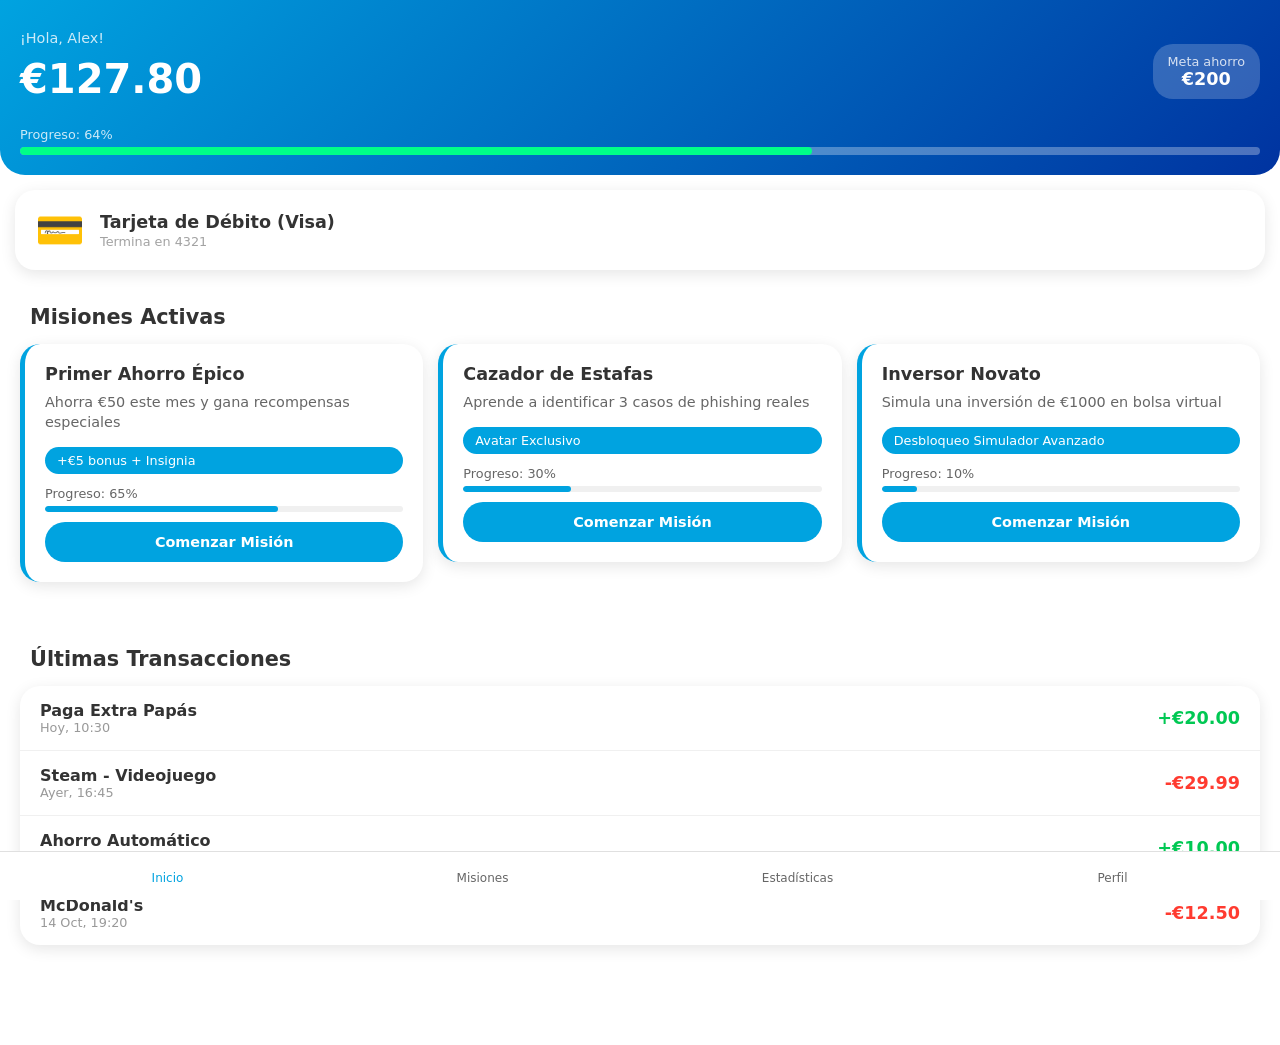
==== commit d48f0917: "codigo tarjetas arreglado a la nueva estructura por modulos" ====
--- a/index.html
+++ b/index.html
@@ -3,35 +3,122 @@
 <head>
     <meta charset="UTF-8">
     <meta name="viewport" content="width=device-width, initial-scale=1.0">
-    <title>Sabadell First</title>
-    <link rel="stylesheet" href="styles.css">
+    <meta name="apple-mobile-web-app-capable" content="yes">
+    <meta name="apple-mobile-web-app-status-bar-style" content="black-translucent">
+    <link rel="icon" type="image/x-icon" href="src/assets/favicon.ico">
+    <title>Sabadell NEXT - Demo App</title>
+    <link rel="stylesheet" href="src/css/main.css">
+    <link rel='stylesheet' href='https://cdn-uicons.flaticon.com/2.6.0/uicons-regular-rounded/css/uicons-regular-rounded.css'>
 </head>
 <body>
-    <div class="splash-container">
-        <div class="splash-logo">🚀</div>
-        <h1 class="splash-title">SABADELL FIRST</h1>
-        <p class="splash-subtitle">Tu banco para la nueva generación</p>
-        
-        <div class="loading-bar">
-            <div class="loading-progress"></div>
+    <div class="pantalla">
+        <!-- Contenido de la App -->
+        <div class="contenido-app">
+            <!-- Encabezado -->
+            <div class="encabezado-app">
+                <div class="info-usuario">
+                    <div>
+                        <div class="texto-bienvenida">¡Hola, Alex! <i class="fi fi-rr-hand-wave"></i></div>
+                        <div class="cantidad-saldo" id="saldo">€127.80</div>
+                    </div>
+                    <div class="meta-ahorro">
+                        <div class="texto-meta">Meta ahorro</div>
+                        <div class="cantidad-meta">€200</div>
+                    </div>
+                </div>
+                <div class="progreso-ahorro">
+                    <div class="texto-progreso">Progreso: <span id="texto-progreso">65%</span></div>
+                    <div class="barra-progreso">
+                        <div class="relleno-progreso" id="relleno-progreso"></div>
+                    </div>
+                </div>
+            </div>
+
+            <!-- Banner de Tarjeta -->
+            <div class="banner-tarjeta" id="banner-tarjeta">
+                <div class="info-tarjeta">
+                    <div class="icono-tarjeta">💳</div>
+                    <div class="detalles-tarjeta">
+                        <div class="nombre-tarjeta" id="nombre-tarjeta">—</div>
+                        <div class="termina-en" id="termina-en">Termina en ****</div>
+                    </div>
+                </div>
+            </div>
+
+            <!-- Sección de Tarjetas (oculta al inicio) -->
+            <div class="seccion-tarjetas" id="seccion-tarjetas" style="display: none;">
+                <div class="encabezado-seccion">
+                    <button class="boton-volver" id="boton-volver-tarjetas">←</button>
+                    <h2 class="titulo-seccion-tarjetas">Mis Tarjetas</h2>
+                </div>
+
+                <div class="tarjeta-detalle">
+                    <div class="tarjeta-bancaria">
+                        <div class="tarjeta-logo">Visa</div>
+                        <div class="tarjeta-numero">**** **** **** <span id="ultimos-digitos-tarjeta">4321</span></div>
+                        <div class="tarjeta-info">
+                            <div class="tarjeta-titular">ALEX MARTÍNEZ</div>
+                            <div class="tarjeta-vencimiento">Vence: <span>12/27</span></div>
+                        </div>
+                        <div class="tarjeta-chip"></div>
+                    </div>
+
+                    <div class="acciones-tarjeta">
+                        <button class="boton-accion" id="bloquear-tarjeta">🔒 Bloquear Tarjeta</button>
+                        <button class="boton-accion" id="desbloquear-tarjeta" style="display: none;">🔓 Desbloquear Tarjeta</button>
+                        <button class="boton-accion" id="historial-tarjeta">📊 Ver Historial</button>
+                        <button class="boton-accion" id="limites-tarjeta">📈 Límites y Pagos</button>
+                    </div>
+                </div>
+            </div>
+
+            <!-- Historial de tarjeta (oculto por defecto) -->
+            <div class="historial-tarjeta" id="historial-tarjeta-contenedor" style="display: none; margin-top: 24px;">
+                <h3 class="titulo-historial">Historial de la Tarjeta</h3>
+                <div class="lista-historial" id="lista-historial-tarjeta">
+                    <!-- Las transacciones se cargarán aquí -->
+                </div>
+                <button class="boton-volver-historial" id="boton-volver-historial">← Volver a Tarjeta</button>
+            </div>
+
+            <!-- Misiones -->
+            <div class="seccion">
+                <div class="titulo-seccion"><i class="fi fi-rr-target"></i> Misiones Activas</div>
+                <div class="cuadricula-misiones" id="contenedor-misiones">
+                    <!-- Las misiones se cargan con JavaScript -->
+                </div>
+            </div>
+
+            <!-- Transacciones -->
+            <div class="seccion">
+                <div class="titulo-seccion"><i class="fi fi-rr-chart-histogram"></i> Últimas Transacciones</div>
+                <div class="lista-transacciones" id="contenedor-transacciones">
+                    <!-- Las transacciones se cargan con JavaScript -->
+                </div>
+            </div>
         </div>
 
-        <div class="splash-features">
-            <div class="feature">
-                <div class="feature-icon">💳</div>
-                <div class="feature-text">Seguro</div>
+        <!-- Navegación Inferior -->
+        <div class="navegacion-inferior">
+            <div class="elemento-nav activo" data-pagina="inicio">
+                <div class="icono-nav"><i class="fi fi-rr-home"></i></div>
+                <div>Inicio</div>
             </div>
-            <div class="feature">
-                <div class="feature-icon">⚡</div>
-                <div class="feature-text">Rápido</div>
+            <div class="elemento-nav" data-pagina="misiones">
+                <div class="icono-nav"><i class="fi fi-rr-gamepad"></i></div>
+                <div>Misiones</div>
             </div>
-            <div class="feature">
-                <div class="feature-icon">🎯</div>
-                <div class="feature-text">Moderno</div>
+            <div class="elemento-nav" data-pagina="estadisticas">
+                <div class="icono-nav"><i class="fi fi-rr-chart-histogram"></i></div>
+                <div>Estadísticas</div>
+            </div>
+            <div class="elemento-nav" data-pagina="perfil">
+                <div class="icono-nav"><i class="fi fi-rr-user"></i></div>
+                <div>Perfil</div>
             </div>
         </div>
     </div>
 
-    <script src="app.js"></script>
+    <script type="module" src="src/js/main.js"></script>
 </body>
-</html>+</html>
--- a/src/css/main.css
+++ b/src/css/main.css
@@ -0,0 +1,69 @@
+/**
+ * CSS Principal - Importa todos los módulos
+ */
+
+/* Base */
+@import 'base/variables.css';
+@import 'base/reset.css';
+
+/* Layout */
+@import 'layout/header.css';
+@import 'layout/navigation.css';
+
+/* Componentes */
+@import 'components/buttons.css';
+@import 'components/missions.css';
+@import 'components/transactions.css';
+@import 'components/card.css';
+
+/* Contenedor principal */
+.pantalla {
+    width: 100%;
+    min-height: 100vh;
+    display: flex;
+    flex-direction: column;
+    position: relative;
+    background: var(--color-fondo-blanco);
+}
+
+.contenido-app {
+    flex: 1;
+    overflow-y: auto;
+    padding-bottom: 80px;
+}
+
+/* Secciones */
+.seccion {
+    padding: var(--espaciado-lg);
+}
+
+.titulo-seccion {
+    font-size: var(--font-size-lg);
+    font-weight: 600;
+    margin-bottom: var(--espaciado-md);
+    color: var(--color-texto-principal);
+    display: flex;
+    align-items: center;
+    gap: var(--espaciado-sm);
+}
+
+/* Animaciones */
+@keyframes aparecer {
+    from {
+        opacity: 0;
+        transform: translateY(20px);
+    }
+    to {
+        opacity: 1;
+        transform: translateY(0);
+    }
+}
+
+/* Responsive */
+@media (max-width: 768px) {
+    /* Estilos responsive móvil */
+}
+
+@media (min-width: 769px) {
+    /* Estilos responsive desktop */
+}
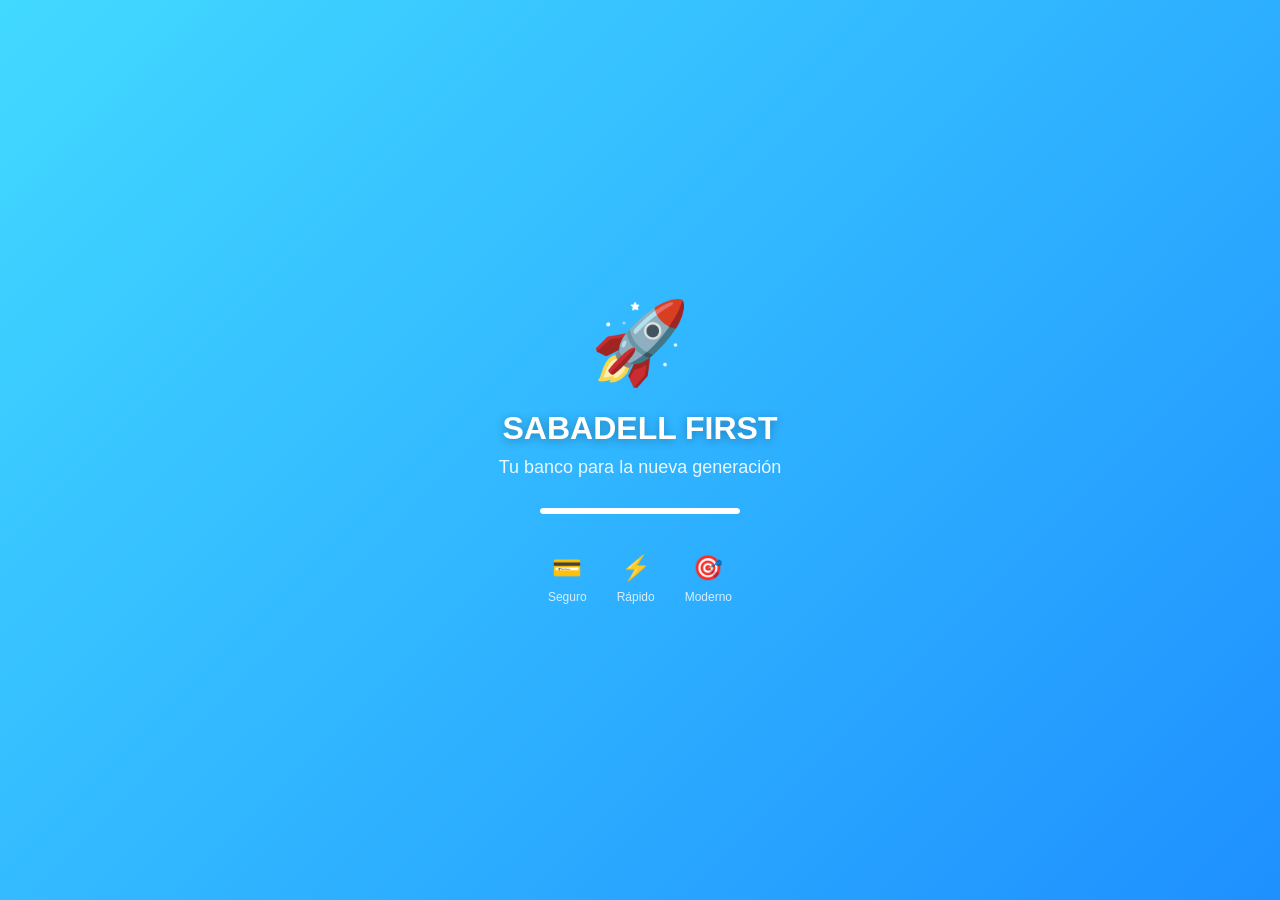
==== commit f63a8cb9: "Merge remote-tracking branch 'origin/main' into jaime" ====
--- a/index.html
+++ b/index.html
@@ -3,122 +3,35 @@
 <head>
     <meta charset="UTF-8">
     <meta name="viewport" content="width=device-width, initial-scale=1.0">
-    <meta name="apple-mobile-web-app-capable" content="yes">
-    <meta name="apple-mobile-web-app-status-bar-style" content="black-translucent">
-    <link rel="icon" type="image/x-icon" href="src/assets/favicon.ico">
-    <title>Sabadell NEXT - Demo App</title>
-    <link rel="stylesheet" href="src/css/main.css">
-    <link rel='stylesheet' href='https://cdn-uicons.flaticon.com/2.6.0/uicons-regular-rounded/css/uicons-regular-rounded.css'>
+    <title>Sabadell First</title>
+    <link rel="stylesheet" href="styles.css">
 </head>
 <body>
-    <div class="pantalla">
-        <!-- Contenido de la App -->
-        <div class="contenido-app">
-            <!-- Encabezado -->
-            <div class="encabezado-app">
-                <div class="info-usuario">
-                    <div>
-                        <div class="texto-bienvenida">¡Hola, Alex! <i class="fi fi-rr-hand-wave"></i></div>
-                        <div class="cantidad-saldo" id="saldo">€127.80</div>
-                    </div>
-                    <div class="meta-ahorro">
-                        <div class="texto-meta">Meta ahorro</div>
-                        <div class="cantidad-meta">€200</div>
-                    </div>
-                </div>
-                <div class="progreso-ahorro">
-                    <div class="texto-progreso">Progreso: <span id="texto-progreso">65%</span></div>
-                    <div class="barra-progreso">
-                        <div class="relleno-progreso" id="relleno-progreso"></div>
-                    </div>
-                </div>
-            </div>
-
-            <!-- Banner de Tarjeta -->
-            <div class="banner-tarjeta" id="banner-tarjeta">
-                <div class="info-tarjeta">
-                    <div class="icono-tarjeta">💳</div>
-                    <div class="detalles-tarjeta">
-                        <div class="nombre-tarjeta" id="nombre-tarjeta">—</div>
-                        <div class="termina-en" id="termina-en">Termina en ****</div>
-                    </div>
-                </div>
-            </div>
-
-            <!-- Sección de Tarjetas (oculta al inicio) -->
-            <div class="seccion-tarjetas" id="seccion-tarjetas" style="display: none;">
-                <div class="encabezado-seccion">
-                    <button class="boton-volver" id="boton-volver-tarjetas">←</button>
-                    <h2 class="titulo-seccion-tarjetas">Mis Tarjetas</h2>
-                </div>
-
-                <div class="tarjeta-detalle">
-                    <div class="tarjeta-bancaria">
-                        <div class="tarjeta-logo">Visa</div>
-                        <div class="tarjeta-numero">**** **** **** <span id="ultimos-digitos-tarjeta">4321</span></div>
-                        <div class="tarjeta-info">
-                            <div class="tarjeta-titular">ALEX MARTÍNEZ</div>
-                            <div class="tarjeta-vencimiento">Vence: <span>12/27</span></div>
-                        </div>
-                        <div class="tarjeta-chip"></div>
-                    </div>
-
-                    <div class="acciones-tarjeta">
-                        <button class="boton-accion" id="bloquear-tarjeta">🔒 Bloquear Tarjeta</button>
-                        <button class="boton-accion" id="desbloquear-tarjeta" style="display: none;">🔓 Desbloquear Tarjeta</button>
-                        <button class="boton-accion" id="historial-tarjeta">📊 Ver Historial</button>
-                        <button class="boton-accion" id="limites-tarjeta">📈 Límites y Pagos</button>
-                    </div>
-                </div>
-            </div>
-
-            <!-- Historial de tarjeta (oculto por defecto) -->
-            <div class="historial-tarjeta" id="historial-tarjeta-contenedor" style="display: none; margin-top: 24px;">
-                <h3 class="titulo-historial">Historial de la Tarjeta</h3>
-                <div class="lista-historial" id="lista-historial-tarjeta">
-                    <!-- Las transacciones se cargarán aquí -->
-                </div>
-                <button class="boton-volver-historial" id="boton-volver-historial">← Volver a Tarjeta</button>
-            </div>
-
-            <!-- Misiones -->
-            <div class="seccion">
-                <div class="titulo-seccion"><i class="fi fi-rr-target"></i> Misiones Activas</div>
-                <div class="cuadricula-misiones" id="contenedor-misiones">
-                    <!-- Las misiones se cargan con JavaScript -->
-                </div>
-            </div>
-
-            <!-- Transacciones -->
-            <div class="seccion">
-                <div class="titulo-seccion"><i class="fi fi-rr-chart-histogram"></i> Últimas Transacciones</div>
-                <div class="lista-transacciones" id="contenedor-transacciones">
-                    <!-- Las transacciones se cargan con JavaScript -->
-                </div>
-            </div>
+    <div class="splash-container">
+        <div class="splash-logo">🚀</div>
+        <h1 class="splash-title">SABADELL FIRST</h1>
+        <p class="splash-subtitle">Tu banco para la nueva generación</p>
+        
+        <div class="loading-bar">
+            <div class="loading-progress"></div>
         </div>
 
-        <!-- Navegación Inferior -->
-        <div class="navegacion-inferior">
-            <div class="elemento-nav activo" data-pagina="inicio">
-                <div class="icono-nav"><i class="fi fi-rr-home"></i></div>
-                <div>Inicio</div>
+        <div class="splash-features">
+            <div class="feature">
+                <div class="feature-icon">💳</div>
+                <div class="feature-text">Seguro</div>
             </div>
-            <div class="elemento-nav" data-pagina="misiones">
-                <div class="icono-nav"><i class="fi fi-rr-gamepad"></i></div>
-                <div>Misiones</div>
+            <div class="feature">
+                <div class="feature-icon">⚡</div>
+                <div class="feature-text">Rápido</div>
             </div>
-            <div class="elemento-nav" data-pagina="estadisticas">
-                <div class="icono-nav"><i class="fi fi-rr-chart-histogram"></i></div>
-                <div>Estadísticas</div>
-            </div>
-            <div class="elemento-nav" data-pagina="perfil">
-                <div class="icono-nav"><i class="fi fi-rr-user"></i></div>
-                <div>Perfil</div>
+            <div class="feature">
+                <div class="feature-icon">🎯</div>
+                <div class="feature-text">Moderno</div>
             </div>
         </div>
     </div>
 
-    <script type="module" src="src/js/main.js"></script>
+    <script src="app.js"></script>
 </body>
-</html>
+</html>
--- a/styles.css
+++ b/styles.css
@@ -0,0 +1,96 @@
+* {
+    margin: 0;
+    padding: 0;
+    box-sizing: border-box;
+}
+
+body {
+    background: linear-gradient(135deg, #42D9FF 0%, #1E90FF 100%);
+    min-height: 100vh;
+    display: flex;
+    justify-content: center;
+    align-items: center;
+    font-family: 'Arial', sans-serif;
+}
+
+.splash-container {
+    text-align: center;
+    color: white;
+}
+
+.splash-logo {
+    font-size: 80px;
+    margin-bottom: 20px;
+    animation: bounce 2s infinite;
+}
+
+@keyframes bounce {
+    0%, 20%, 50%, 80%, 100% {
+        transform: translateY(0);
+    }
+    40% {
+        transform: translateY(-20px);
+    }
+    60% {
+        transform: translateY(-10px);
+    }
+}
+
+.splash-title {
+    font-size: 32px;
+    font-weight: bold;
+    margin-bottom: 10px;
+    text-shadow: 0 2px 10px rgba(0,0,0,0.3);
+}
+
+.splash-subtitle {
+    font-size: 18px;
+    margin-bottom: 30px;
+    opacity: 0.9;
+}
+
+.loading-bar {
+    width: 200px;
+    height: 6px;
+    background: rgba(255,255,255,0.3);
+    border-radius: 3px;
+    margin: 0 auto;
+    overflow: hidden;
+}
+
+.loading-progress {
+    width: 0%;
+    height: 100%;
+    background: white;
+    border-radius: 3px;
+    animation: loading 3s ease-in-out forwards;
+}
+
+@keyframes loading {
+    0% { width: 0%; }
+    20% { width: 30%; }
+    50% { width: 70%; }
+    80% { width: 90%; }
+    100% { width: 100%; }
+}
+
+.splash-features {
+    margin-top: 40px;
+    display: flex;
+    justify-content: center;
+    gap: 30px;
+}
+
+.feature {
+    text-align: center;
+}
+
+.feature-icon {
+    font-size: 24px;
+    margin-bottom: 8px;
+}
+
+.feature-text {
+    font-size: 12px;
+    opacity: 0.8;
+}
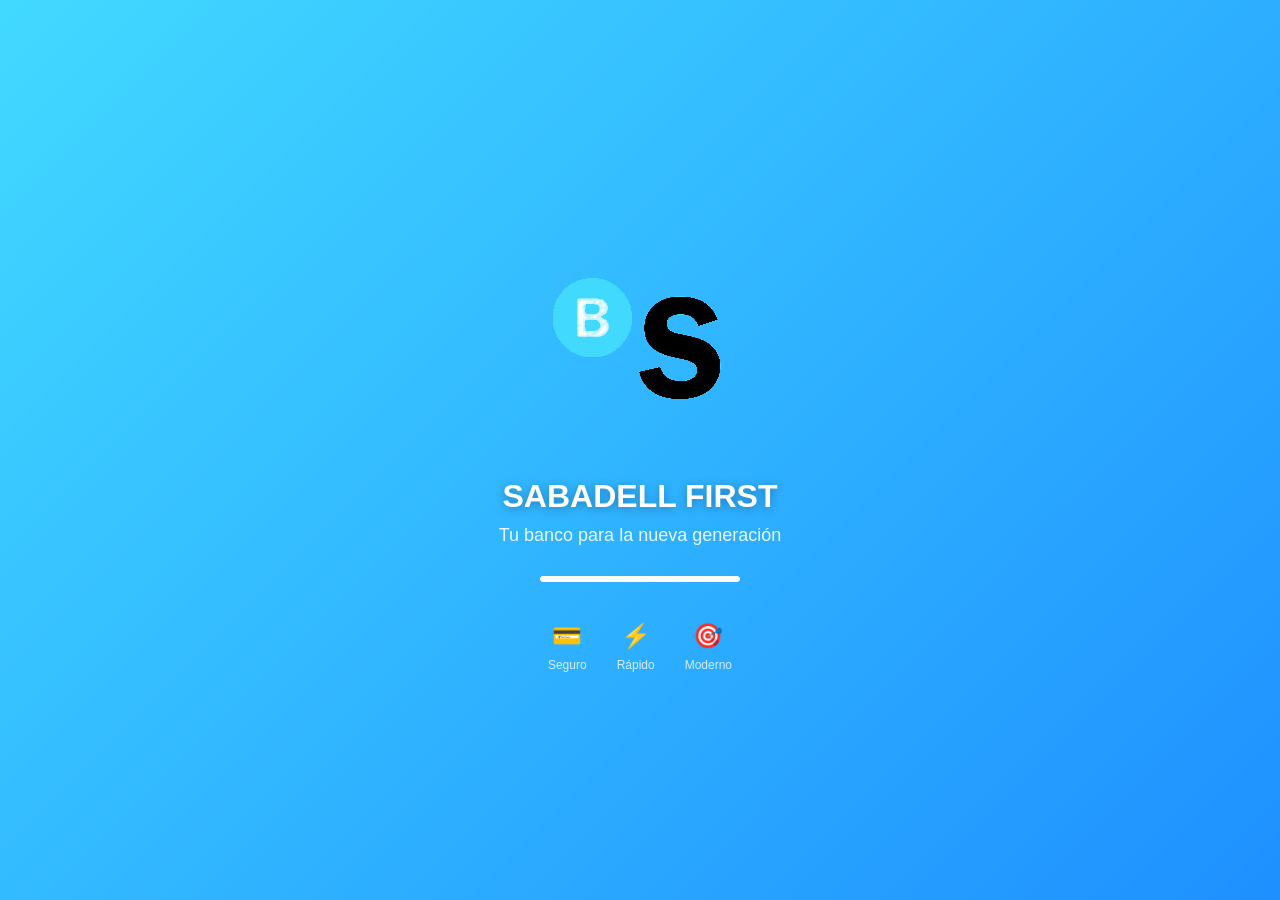
==== commit 5a0b60e1: "Atualizados logos" ====
--- a/index.html
+++ b/index.html
@@ -8,7 +8,7 @@
 </head>
 <body>
     <div class="splash-container">
-        <div class="splash-logo">🚀</div>
+        <img src="./src/assets/logo.png" alt="Sabadell First" class="splash-logo">
         <h1 class="splash-title">SABADELL FIRST</h1>
         <p class="splash-subtitle">Tu banco para la nueva generación</p>
         
